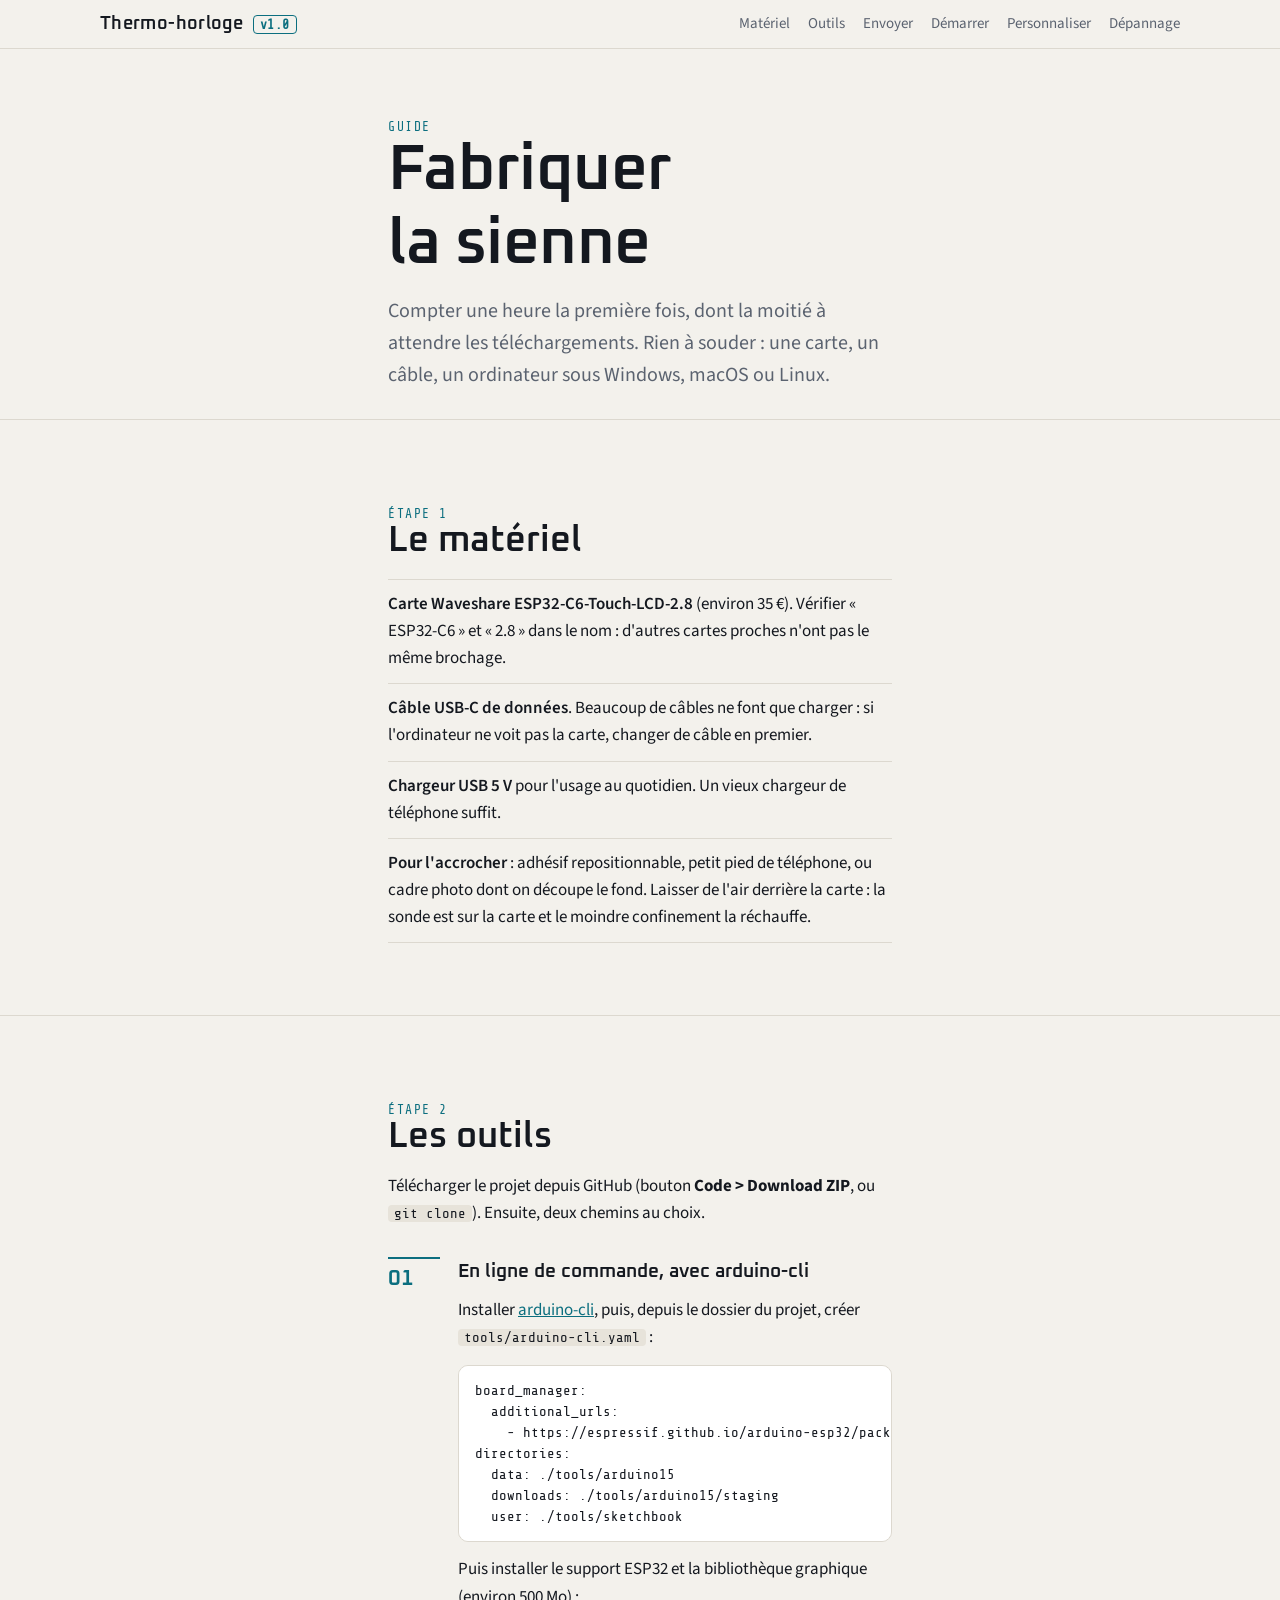
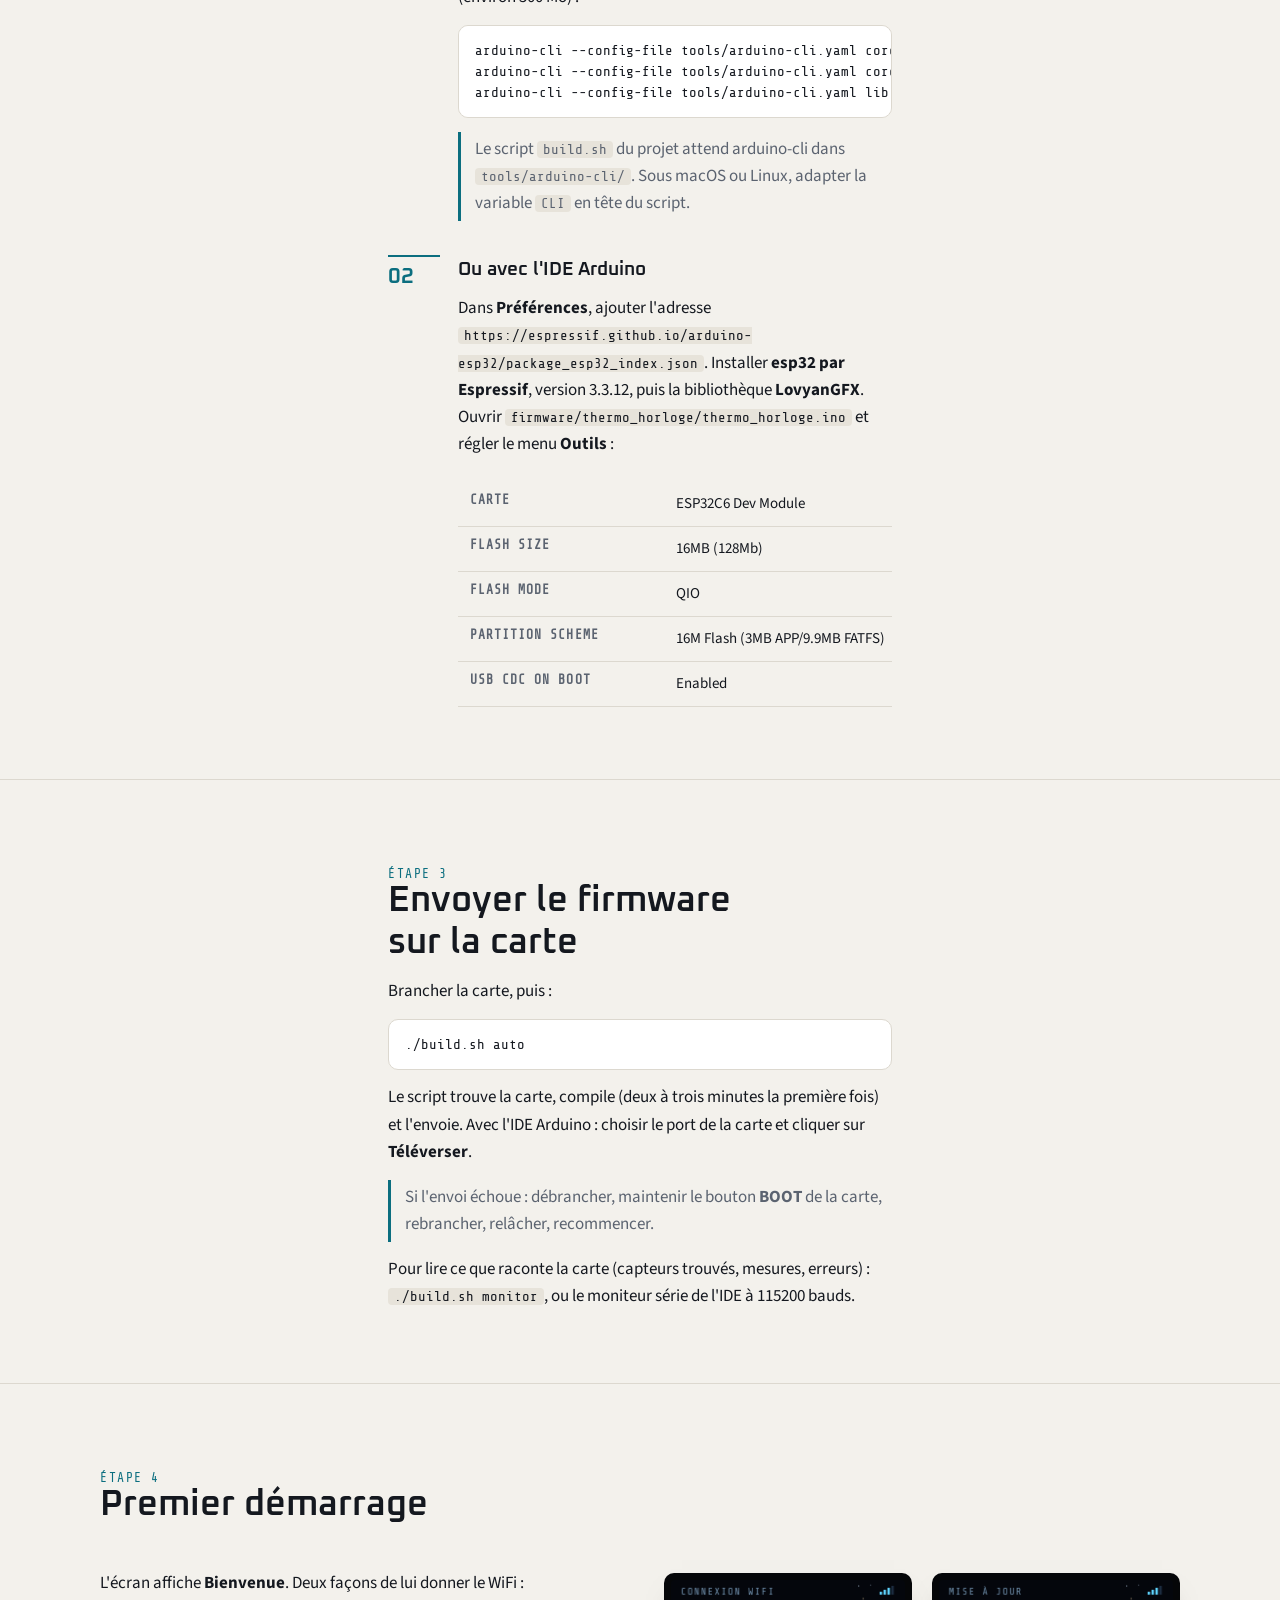
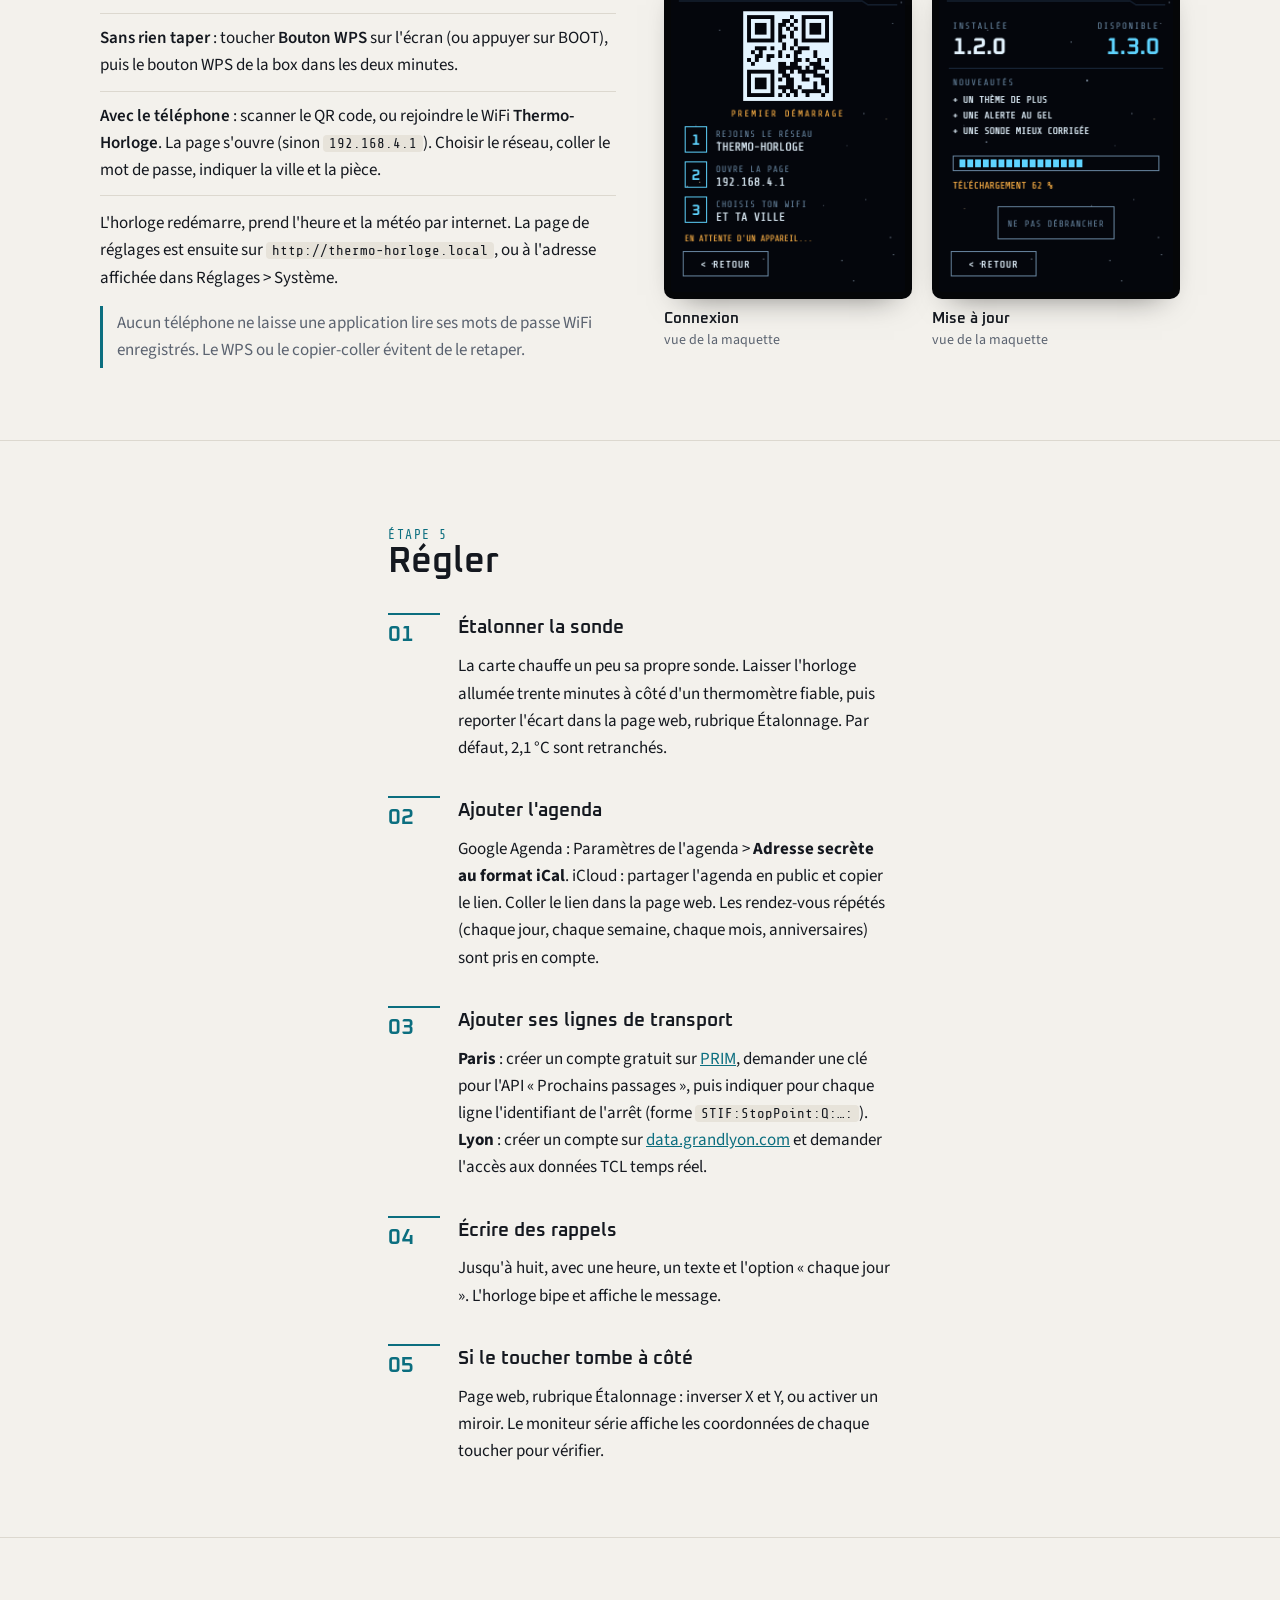
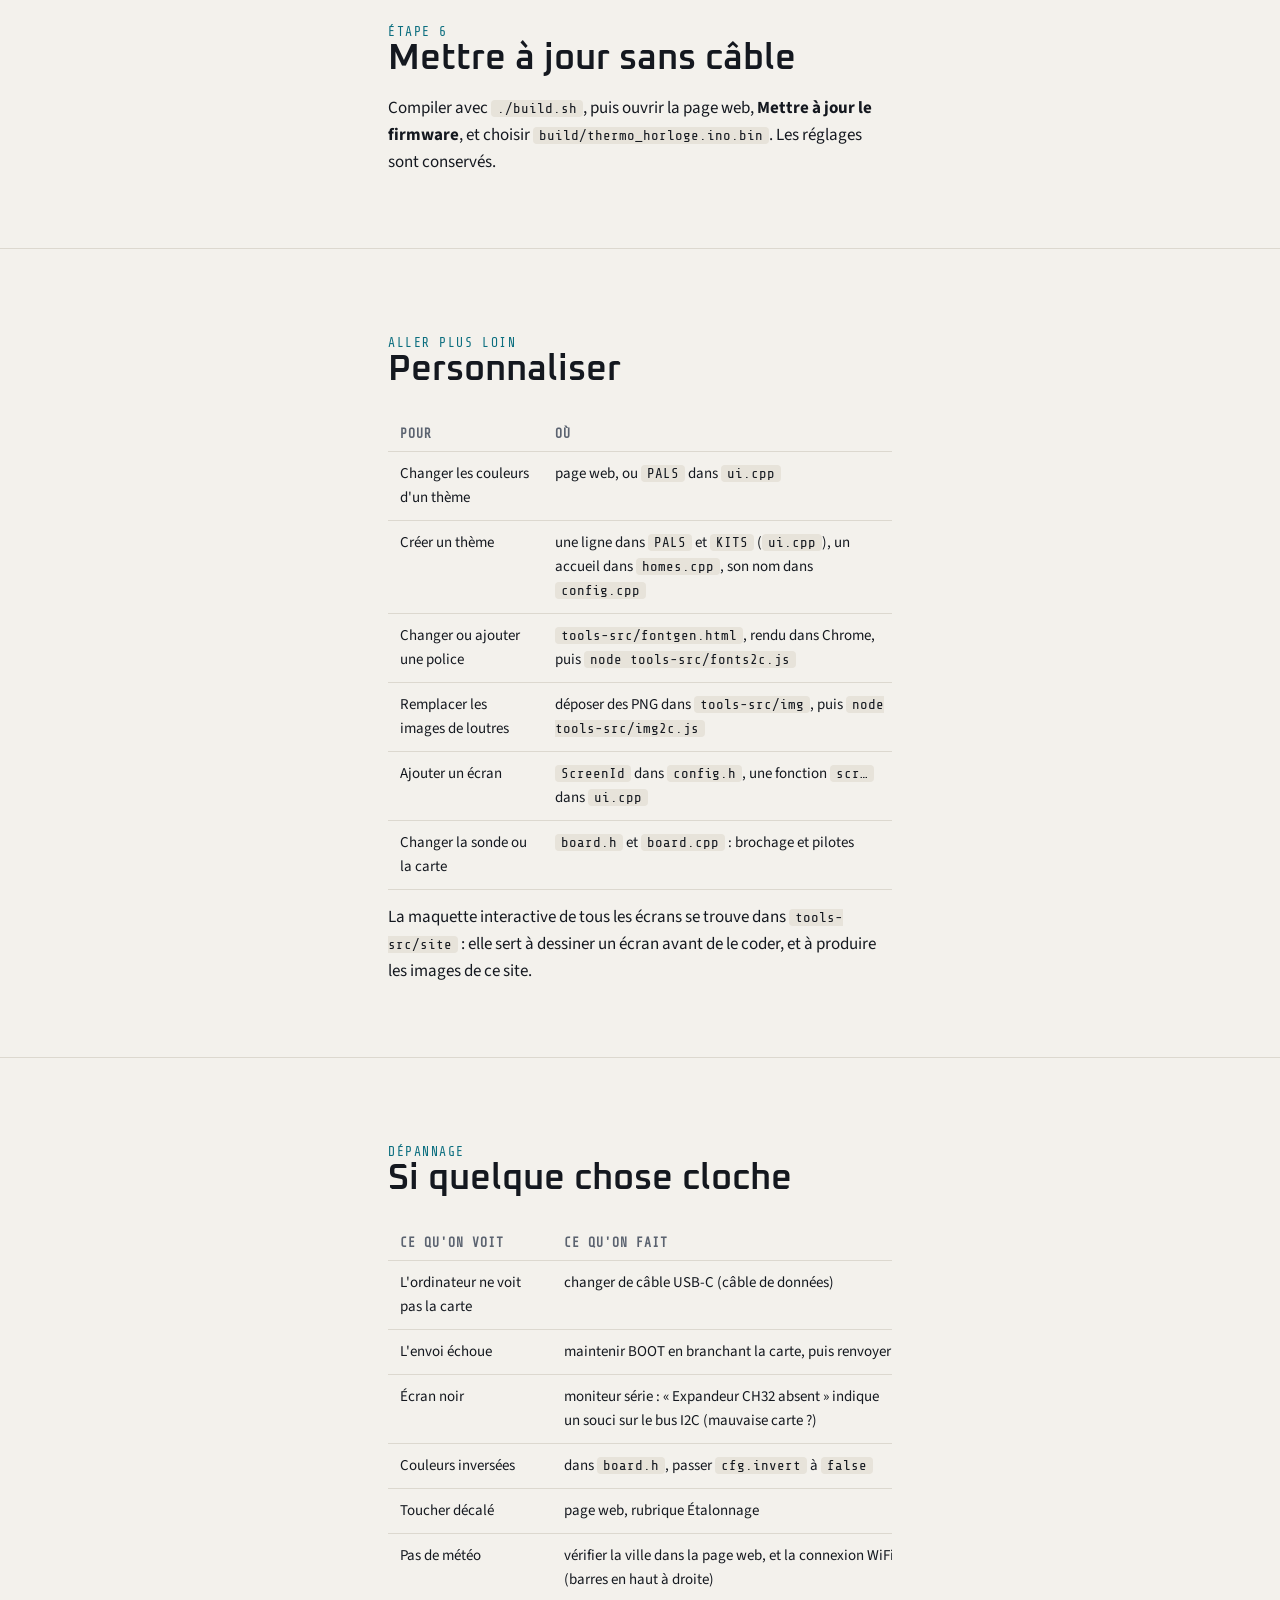
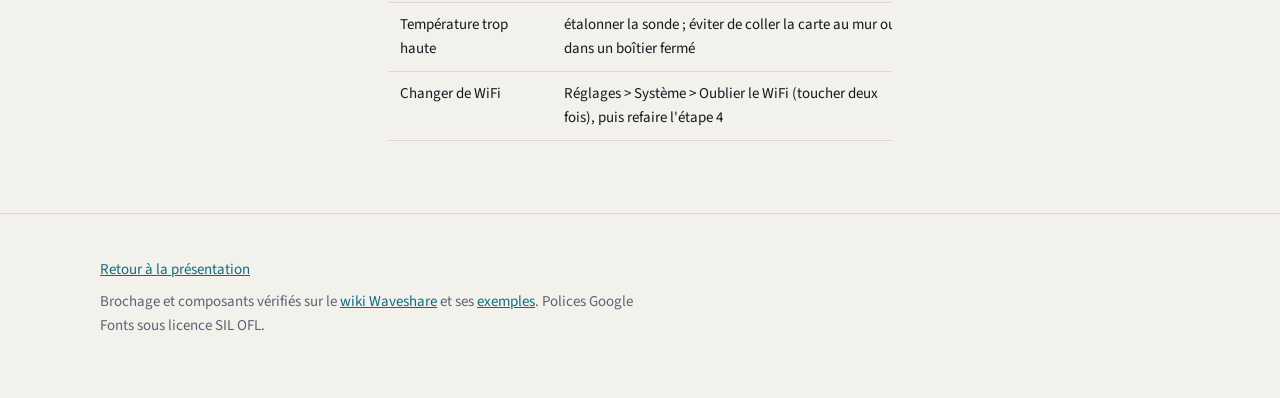
==== docs/fabriquer.html @ ddc4a6f0 "Site de présentation et guide de fabrication (GitHub Pages) docs/index.html présente l'objet : écran" ====
<!doctype html>
<html lang="fr">
<head>
<meta charset="utf-8">
<meta name="viewport" content="width=device-width, initial-scale=1">
<title>Fabriquer la thermo-horloge</title>
<meta name="description" content="Guide pas à pas pour refaire la thermo-horloge : matériel, outils, envoi du firmware, premier démarrage, réglages, personnalisation et dépannage.">
<link rel="preconnect" href="https://fonts.googleapis.com">
<link rel="stylesheet" href="https://fonts.googleapis.com/css2?family=Oxanium:wght@600&family=Source+Sans+3:wght@400;600&family=Share+Tech+Mono&display=swap">
<link rel="stylesheet" href="style.css">
</head>
<body>
<header class="top"><div class="wrap">
  <a class="brand" href="./">Thermo-horloge <b>v1.0</b></a>
  <nav aria-label="Étapes">
    <a href="#materiel">Matériel</a><a href="#outils">Outils</a><a href="#envoyer">Envoyer</a><a href="#demarrer">Démarrer</a><a href="#perso">Personnaliser</a><a href="#depannage">Dépannage</a>
  </nav>
</div></header>

<main>
<section class="hero"><div class="wrap read">
  <p class="eyebrow">Guide</p>
  <h1>Fabriquer la sienne</h1>
  <p class="lede">Compter une heure la première fois, dont la moitié à attendre les téléchargements. Rien à souder : une carte, un câble, un ordinateur sous Windows, macOS ou Linux.</p>
</div></section>

<section id="materiel"><div class="wrap read">
  <p class="eyebrow">Étape 1</p>
  <h2>Le matériel</h2>
  <ul class="list">
    <li><b>Carte Waveshare ESP32-C6-Touch-LCD-2.8</b> (environ 35 €). Vérifier « ESP32-C6 » et « 2.8 » dans le nom : d'autres cartes proches n'ont pas le même brochage.</li>
    <li><b>Câble USB-C de données</b>. Beaucoup de câbles ne font que charger : si l'ordinateur ne voit pas la carte, changer de câble en premier.</li>
    <li><b>Chargeur USB 5 V</b> pour l'usage au quotidien. Un vieux chargeur de téléphone suffit.</li>
    <li><b>Pour l'accrocher</b> : adhésif repositionnable, petit pied de téléphone, ou cadre photo dont on découpe le fond. Laisser de l'air derrière la carte : la sonde est sur la carte et le moindre confinement la réchauffe.</li>
  </ul>
</div></section>

<section id="outils"><div class="wrap read">
  <p class="eyebrow">Étape 2</p>
  <h2>Les outils</h2>
  <p>Télécharger le projet depuis GitHub (bouton <b>Code &gt; Download ZIP</b>, ou <code>git clone</code>). Ensuite, deux chemins au choix.</p>
  <ol class="steps">
    <li><div>
      <h3>En ligne de commande, avec arduino-cli</h3>
      <p>Installer <a href="https://arduino.github.io/arduino-cli/latest/installation/">arduino-cli</a>, puis, depuis le dossier du projet, créer <code>tools/arduino-cli.yaml</code> :</p>
<pre>board_manager:
  additional_urls:
    - https://espressif.github.io/arduino-esp32/package_esp32_index.json
directories:
  data: ./tools/arduino15
  downloads: ./tools/arduino15/staging
  user: ./tools/sketchbook</pre>
      <p>Puis installer le support ESP32 et la bibliothèque graphique (environ 500 Mo) :</p>
<pre>arduino-cli --config-file tools/arduino-cli.yaml core update-index
arduino-cli --config-file tools/arduino-cli.yaml core install esp32:esp32@3.3.12
arduino-cli --config-file tools/arduino-cli.yaml lib install LovyanGFX@1.3.0</pre>
      <p class="note">Le script <code>build.sh</code> du projet attend arduino-cli dans <code>tools/arduino-cli/</code>. Sous macOS ou Linux, adapter la variable <code>CLI</code> en tête du script.</p>
    </div></li>
    <li><div>
      <h3>Ou avec l'IDE Arduino</h3>
      <p>Dans <b>Préférences</b>, ajouter l'adresse <code>https://espressif.github.io/arduino-esp32/package_esp32_index.json</code>. Installer <b>esp32 par Espressif</b>, version 3.3.12, puis la bibliothèque <b>LovyanGFX</b>. Ouvrir <code>firmware/thermo_horloge/thermo_horloge.ino</code> et régler le menu <b>Outils</b> :</p>
      <div class="tablewrap"><table>
        <tbody>
          <tr><th>Carte</th><td>ESP32C6 Dev Module</td></tr>
          <tr><th>Flash Size</th><td>16MB (128Mb)</td></tr>
          <tr><th>Flash Mode</th><td>QIO</td></tr>
          <tr><th>Partition Scheme</th><td>16M Flash (3MB APP/9.9MB FATFS)</td></tr>
          <tr><th>USB CDC On Boot</th><td>Enabled</td></tr>
        </tbody>
      </table></div>
    </div></li>
  </ol>
</div></section>

<section id="envoyer"><div class="wrap read">
  <p class="eyebrow">Étape 3</p>
  <h2>Envoyer le firmware sur la carte</h2>
  <p>Brancher la carte, puis :</p>
<pre>./build.sh auto</pre>
  <p>Le script trouve la carte, compile (deux à trois minutes la première fois) et l'envoie. Avec l'IDE Arduino : choisir le port de la carte et cliquer sur <b>Téléverser</b>.</p>
  <p class="note">Si l'envoi échoue : débrancher, maintenir le bouton <b>BOOT</b> de la carte, rebrancher, relâcher, recommencer.</p>
  <p>Pour lire ce que raconte la carte (capteurs trouvés, mesures, erreurs) : <code>./build.sh monitor</code>, ou le moniteur série de l'IDE à 115200 bauds.</p>
</div></section>

<section id="demarrer"><div class="wrap">
  <div class="read">
    <p class="eyebrow">Étape 4</p>
    <h2>Premier démarrage</h2>
  </div>
  <div class="split">
    <div class="read">
      <p>L'écran affiche <b>Bienvenue</b>. Deux façons de lui donner le WiFi :</p>
      <ul class="list">
        <li><b>Sans rien taper</b> : toucher <b>Bouton WPS</b> sur l'écran (ou appuyer sur BOOT), puis le bouton WPS de la box dans les deux minutes.</li>
        <li><b>Avec le téléphone</b> : scanner le QR code, ou rejoindre le WiFi <b>Thermo-Horloge</b>. La page s'ouvre (sinon <code>192.168.4.1</code>). Choisir le réseau, coller le mot de passe, indiquer la ville et la pièce.</li>
      </ul>
      <p>L'horloge redémarre, prend l'heure et la météo par internet. La page de réglages est ensuite sur <code>http://thermo-horloge.local</code>, ou à l'adresse affichée dans Réglages &gt; Système.</p>
      <p class="note">Aucun téléphone ne laisse une application lire ses mots de passe WiFi enregistrés. Le WPS ou le copier-coller évitent de le retaper.</p>
    </div>
    <div class="board" style="margin-top:0">
      <figure><div class="screen"><img src="img/ecran-wifi.png" alt="Écran de connexion WiFi" loading="lazy"></div><figcaption><b>Connexion</b><span>vue de la maquette</span></figcaption></figure>
      <figure><div class="screen"><img src="img/ecran-miseajour.png" alt="Écran de mise à jour" loading="lazy"></div><figcaption><b>Mise à jour</b><span>vue de la maquette</span></figcaption></figure>
    </div>
  </div>
</div></section>

<section id="regler"><div class="wrap read">
  <p class="eyebrow">Étape 5</p>
  <h2>Régler</h2>
  <ol class="steps">
    <li><div><h3>Étalonner la sonde</h3><p>La carte chauffe un peu sa propre sonde. Laisser l'horloge allumée trente minutes à côté d'un thermomètre fiable, puis reporter l'écart dans la page web, rubrique Étalonnage. Par défaut, 2,1 °C sont retranchés.</p></div></li>
    <li><div><h3>Ajouter l'agenda</h3><p>Google Agenda : Paramètres de l'agenda &gt; <b>Adresse secrète au format iCal</b>. iCloud : partager l'agenda en public et copier le lien. Coller le lien dans la page web. Les rendez-vous répétés (chaque jour, chaque semaine, chaque mois, anniversaires) sont pris en compte.</p></div></li>
    <li><div><h3>Ajouter ses lignes de transport</h3><p><b>Paris</b> : créer un compte gratuit sur <a href="https://prim.iledefrance-mobilites.fr/">PRIM</a>, demander une clé pour l'API « Prochains passages », puis indiquer pour chaque ligne l'identifiant de l'arrêt (forme <code>STIF:StopPoint:Q:…:</code>). <b>Lyon</b> : créer un compte sur <a href="https://data.grandlyon.com/">data.grandlyon.com</a> et demander l'accès aux données TCL temps réel.</p></div></li>
    <li><div><h3>Écrire des rappels</h3><p>Jusqu'à huit, avec une heure, un texte et l'option « chaque jour ». L'horloge bipe et affiche le message.</p></div></li>
    <li><div><h3>Si le toucher tombe à côté</h3><p>Page web, rubrique Étalonnage : inverser X et Y, ou activer un miroir. Le moniteur série affiche les coordonnées de chaque toucher pour vérifier.</p></div></li>
  </ol>
</div></section>

<section id="maj"><div class="wrap read">
  <p class="eyebrow">Étape 6</p>
  <h2>Mettre à jour sans câble</h2>
  <p>Compiler avec <code>./build.sh</code>, puis ouvrir la page web, <b>Mettre à jour le firmware</b>, et choisir <code>build/thermo_horloge.ino.bin</code>. Les réglages sont conservés.</p>
</div></section>

<section id="perso"><div class="wrap read">
  <p class="eyebrow">Aller plus loin</p>
  <h2>Personnaliser</h2>
  <div class="tablewrap"><table>
    <thead><tr><th>Pour</th><th>Où</th></tr></thead>
    <tbody>
      <tr><td>Changer les couleurs d'un thème</td><td>page web, ou <code>PALS</code> dans <code>ui.cpp</code></td></tr>
      <tr><td>Créer un thème</td><td>une ligne dans <code>PALS</code> et <code>KITS</code> (<code>ui.cpp</code>), un accueil dans <code>homes.cpp</code>, son nom dans <code>config.cpp</code></td></tr>
      <tr><td>Changer ou ajouter une police</td><td><code>tools-src/fontgen.html</code>, rendu dans Chrome, puis <code>node tools-src/fonts2c.js</code></td></tr>
      <tr><td>Remplacer les images de loutres</td><td>déposer des PNG dans <code>tools-src/img</code>, puis <code>node tools-src/img2c.js</code></td></tr>
      <tr><td>Ajouter un écran</td><td><code>ScreenId</code> dans <code>config.h</code>, une fonction <code>scr…</code> dans <code>ui.cpp</code></td></tr>
      <tr><td>Changer la sonde ou la carte</td><td><code>board.h</code> et <code>board.cpp</code> : brochage et pilotes</td></tr>
    </tbody>
  </table></div>
  <p>La maquette interactive de tous les écrans se trouve dans <code>tools-src/site</code> : elle sert à dessiner un écran avant de le coder, et à produire les images de ce site.</p>
</div></section>

<section id="depannage"><div class="wrap read">
  <p class="eyebrow">Dépannage</p>
  <h2>Si quelque chose cloche</h2>
  <div class="tablewrap"><table>
    <thead><tr><th>Ce qu'on voit</th><th>Ce qu'on fait</th></tr></thead>
    <tbody>
      <tr><td>L'ordinateur ne voit pas la carte</td><td>changer de câble USB-C (câble de données)</td></tr>
      <tr><td>L'envoi échoue</td><td>maintenir BOOT en branchant la carte, puis renvoyer</td></tr>
      <tr><td>Écran noir</td><td>moniteur série : « Expandeur CH32 absent » indique un souci sur le bus I2C (mauvaise carte ?)</td></tr>
      <tr><td>Couleurs inversées</td><td>dans <code>board.h</code>, passer <code>cfg.invert</code> à <code>false</code></td></tr>
      <tr><td>Toucher décalé</td><td>page web, rubrique Étalonnage</td></tr>
      <tr><td>Pas de météo</td><td>vérifier la ville dans la page web, et la connexion WiFi (barres en haut à droite)</td></tr>
      <tr><td>Température trop haute</td><td>étalonner la sonde ; éviter de coller la carte au mur ou dans un boîtier fermé</td></tr>
      <tr><td>Changer de WiFi</td><td>Réglages &gt; Système &gt; Oublier le WiFi (toucher deux fois), puis refaire l'étape 4</td></tr>
    </tbody>
  </table></div>
</div></section>
</main>

<footer><div class="wrap">
  <p><a href="./">Retour à la présentation</a></p>
  <p>Brochage et composants vérifiés sur le <a href="https://docs.waveshare.com/ESP32-C6-Touch-LCD-2.8">wiki Waveshare</a> et ses <a href="https://github.com/waveshareteam/ESP32-C6-Touch-LCD-2.8">exemples</a>. Polices Google Fonts sous licence SIL OFL.</p>
</div></footer>
</body>
</html>
---- docs/style.css ----
/* Thermo-horloge : site du projet.
   Mise en page : colonne de lecture étroite pour le texte, planches d'écrans larges en grille, un seul grand visuel par section. */
:root {
  --bg: #f3f1ec; --panel: #ffffff; --ink: #14181f; --muted: #5b6370; --rule: #dcd8cf; --accent: #0b6e7f; --accent-ink: #ffffff; --chip: #e7e3da;
  --display: "Oxanium", "Segoe UI", system-ui, sans-serif;
  --body: "Source Sans 3", "Segoe UI", system-ui, sans-serif;
  --mono: "Share Tech Mono", ui-monospace, "Cascadia Mono", monospace;
  color-scheme: light;
}
@media (prefers-color-scheme: dark) {
  :root { --bg: #0d1016; --panel: #151a22; --ink: #e9edf2; --muted: #9aa5b3; --rule: #262d38; --accent: #5ccbdb; --accent-ink: #061a1e; --chip: #1e2530; color-scheme: dark; }
}
* { box-sizing: border-box; }
html { scroll-behavior: smooth; }
@media (prefers-reduced-motion: reduce) { html { scroll-behavior: auto; } }
body { margin: 0; background: var(--bg); color: var(--ink); font: 17px/1.6 var(--body); }
img { max-width: 100%; display: block; }
a { color: var(--accent); }
a:focus-visible, button:focus-visible { outline: 2px solid var(--accent); outline-offset: 3px; }

.wrap { max-width: 1120px; margin: 0 auto; padding-left: max(20px, env(safe-area-inset-left, 0px)); padding-right: max(20px, env(safe-area-inset-right, 0px)); }
.read { max-width: 68ch; }

/* Barre du haut */
.top { position: sticky; top: 0; z-index: 10; background: color-mix(in srgb, var(--bg) 88%, transparent); backdrop-filter: blur(8px); border-bottom: 1px solid var(--rule); }
.top .wrap { display: flex; align-items: center; gap: 20px; padding-block: 12px; flex-wrap: wrap; }
.brand { font: 600 18px var(--display); color: var(--ink); text-decoration: none; letter-spacing: .02em; display: flex; gap: 10px; align-items: center; }
.brand b { font: 600 13px var(--mono); color: var(--accent); border: 1px solid var(--accent); border-radius: 4px; padding: 1px 6px; }
.top nav { display: flex; gap: 18px; flex-wrap: wrap; margin-left: auto; }
.top nav a { color: var(--muted); text-decoration: none; font-size: 15px; }
.top nav a:hover, .top nav a[aria-current] { color: var(--ink); }

/* Titres */
h1, h2, h3 { font-family: var(--display); line-height: 1.15; text-wrap: balance; margin: 0; }
h1 { font-size: clamp(38px, 6vw, 64px); font-weight: 600; letter-spacing: -.01em; }
h2 { font-size: clamp(26px, 3.4vw, 36px); font-weight: 600; }
h3 { font-size: 19px; font-weight: 600; }
.eyebrow { font: 13px var(--mono); letter-spacing: .12em; text-transform: uppercase; color: var(--accent); margin: 0 0 10px; }
.lede { font-size: 20px; color: var(--muted); margin: 18px 0 0; }
section { padding-block: 72px; border-top: 1px solid var(--rule); }
section > .wrap > p, .read p { margin: 14px 0 0; }

/* Ouverture */
.hero { padding-block: 56px 28px; border-top: 0; }
.hero-img { margin-top: 36px; border-radius: 14px; overflow: hidden; background: #0b0e14; }
.caption { font: 13px var(--mono); color: var(--muted); margin-top: 10px; }
.facts { display: flex; flex-wrap: wrap; gap: 8px; margin-top: 22px; }
.facts span { font: 13px var(--mono); background: var(--chip); border-radius: 99px; padding: 5px 12px; color: var(--ink); }
.cta { display: flex; gap: 12px; flex-wrap: wrap; margin-top: 26px; }
.btn { display: inline-block; font: 600 16px var(--body); text-decoration: none; padding: 12px 18px; border-radius: 10px; background: var(--accent); color: var(--accent-ink); }
.btn.alt { background: transparent; color: var(--accent); border: 1px solid var(--accent); }

/* Planches d'écrans */
.board { display: grid; grid-template-columns: repeat(auto-fill, minmax(164px, 1fr)); gap: 26px 20px; margin-top: 34px; }
.board.big { grid-template-columns: repeat(auto-fill, minmax(220px, 1fr)); }
figure { margin: 0; min-width: 0; }
.screen { border-radius: 10px; overflow: hidden; background: #050608; padding: 7px; box-shadow: 0 14px 30px -18px rgba(0, 0, 0, .55); }
.screen img { border-radius: 4px; aspect-ratio: 3 / 4; width: 100%; }
figcaption { margin-top: 10px; font-size: 15px; }
figcaption b { display: block; font: 600 15px var(--display); }
figcaption span { color: var(--muted); font-size: 14px; }

/* Deux colonnes texte et image */
.split { display: grid; grid-template-columns: minmax(0, 1fr) minmax(0, 1fr); gap: 48px; align-items: center; margin-top: 30px; }
.split.rev > :first-child { order: 2; }
@media (max-width: 820px) { .split { grid-template-columns: minmax(0, 1fr); gap: 26px; } .split.rev > :first-child { order: 0; } }
.split img.photo { border-radius: 12px; }
.list { margin: 16px 0 0; padding: 0; list-style: none; border-top: 1px solid var(--rule); }
.list li { padding: 11px 0; border-bottom: 1px solid var(--rule); }
.list li b { font-weight: 600; }

/* Tableau */
.tablewrap { overflow-x: auto; margin-top: 24px; }
table { border-collapse: collapse; width: 100%; font-size: 15px; min-width: 520px; }
th, td { text-align: left; padding: 10px 12px; border-bottom: 1px solid var(--rule); vertical-align: top; }
th { font: 600 13px var(--mono); text-transform: uppercase; letter-spacing: .08em; color: var(--muted); }
td code, p code, li code { font: 14px var(--mono); background: var(--chip); padding: 1px 6px; border-radius: 4px; overflow-wrap: anywhere; }

/* Guide : étapes */
.steps { counter-reset: s; list-style: none; margin: 30px 0 0; padding: 0; display: flex; flex-direction: column; gap: 34px; }
.steps > li { counter-increment: s; display: grid; grid-template-columns: 52px minmax(0, 1fr); gap: 18px; }
.steps > li::before { content: counter(s, decimal-leading-zero); font: 600 22px var(--display); color: var(--accent); border-top: 2px solid var(--accent); padding-top: 6px; }
.steps h3 { margin-top: 4px; }
pre { background: var(--panel); border: 1px solid var(--rule); border-radius: 10px; padding: 14px 16px; overflow-x: auto; font: 14px/1.5 var(--mono); margin: 14px 0 0; }
.note { border-left: 3px solid var(--accent); padding: 4px 0 4px 14px; margin-top: 16px; color: var(--muted); }

footer { border-top: 1px solid var(--rule); padding-block: 36px 60px; color: var(--muted); font-size: 15px; }
footer p { margin: 8px 0 0; max-width: 80ch; }
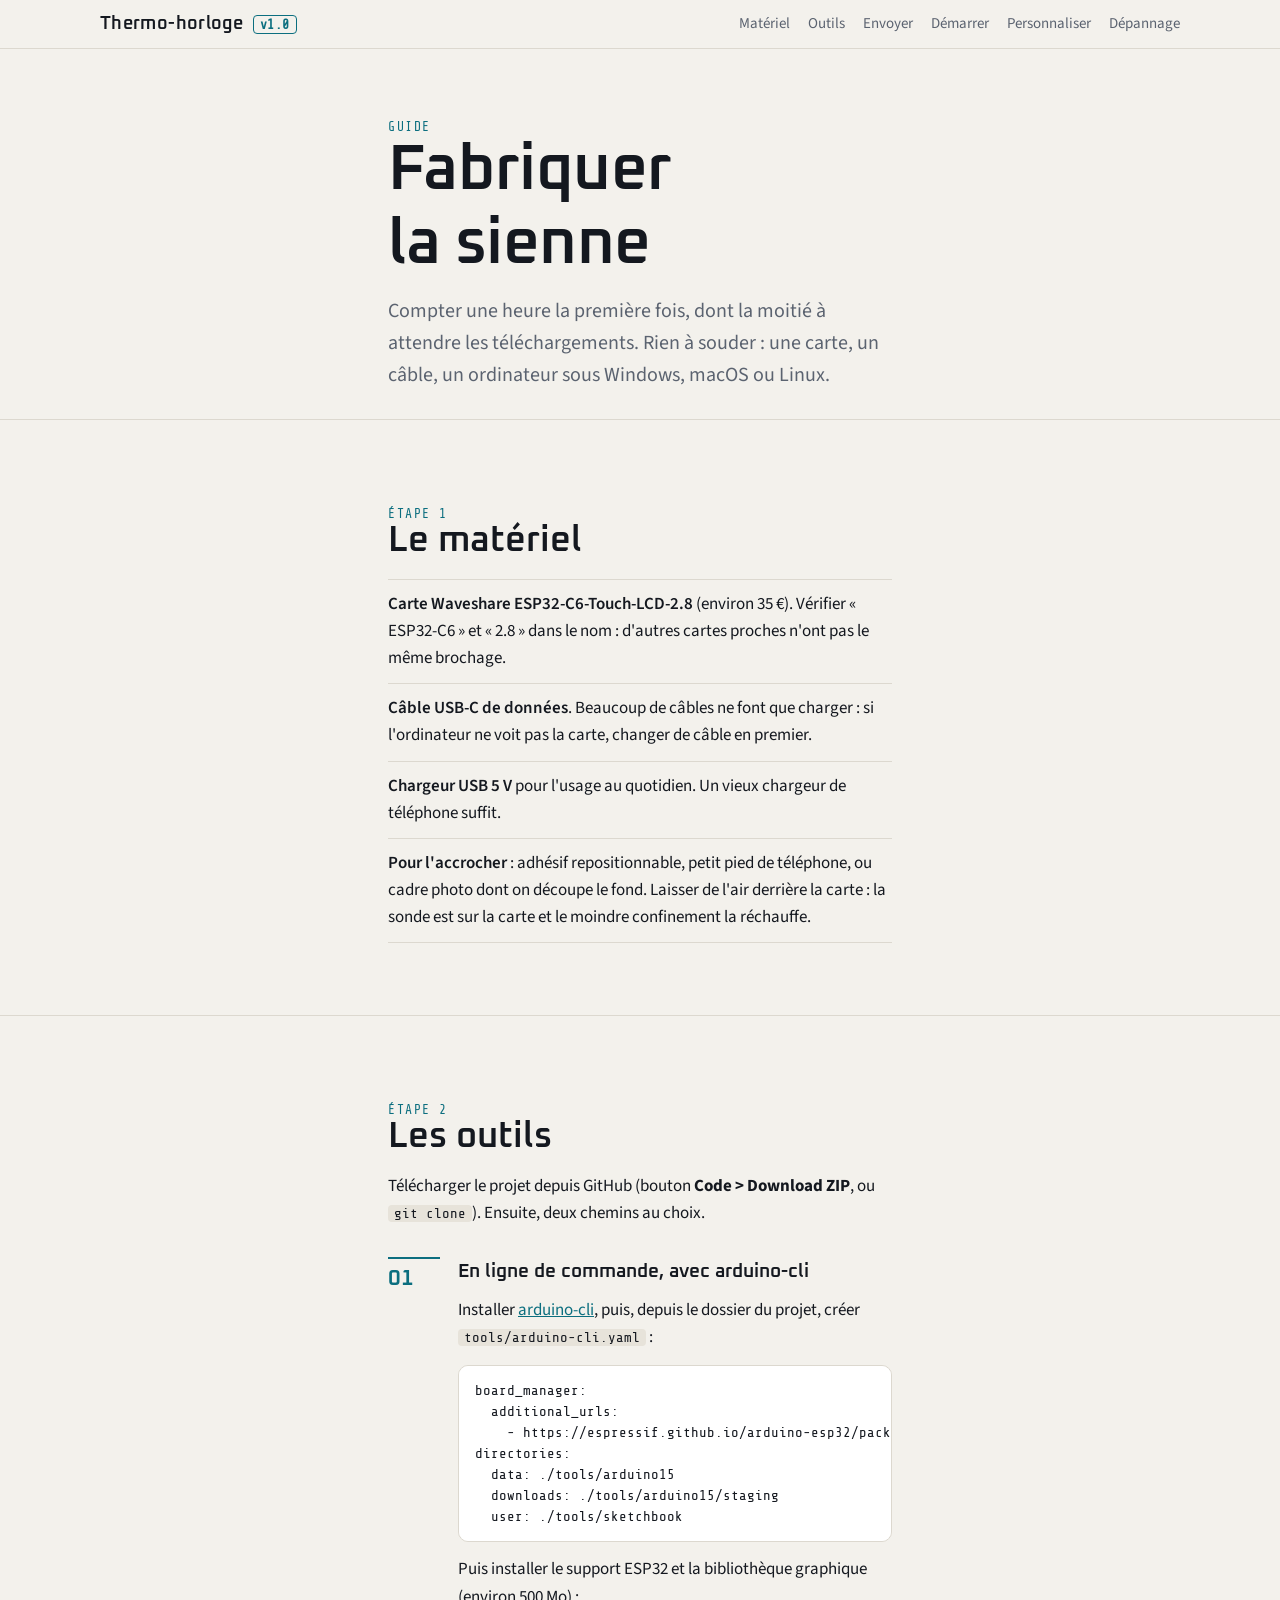
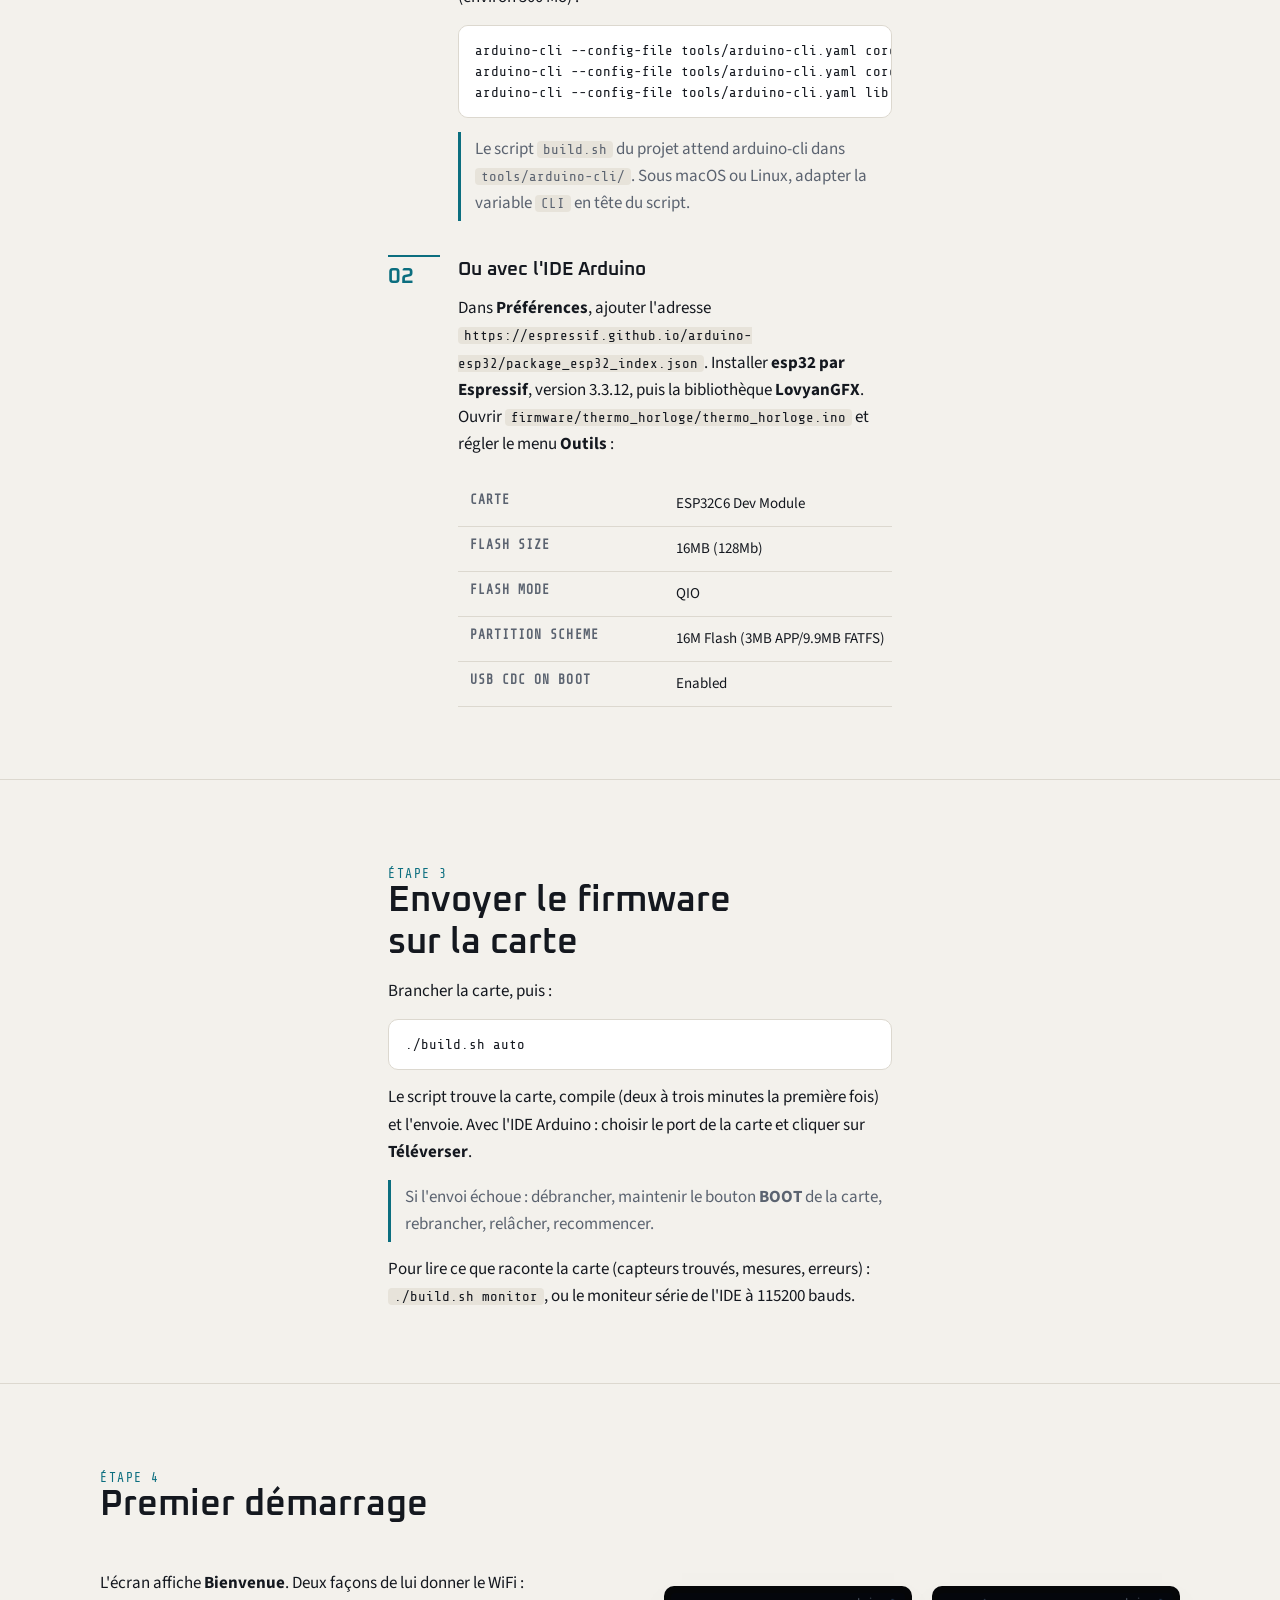
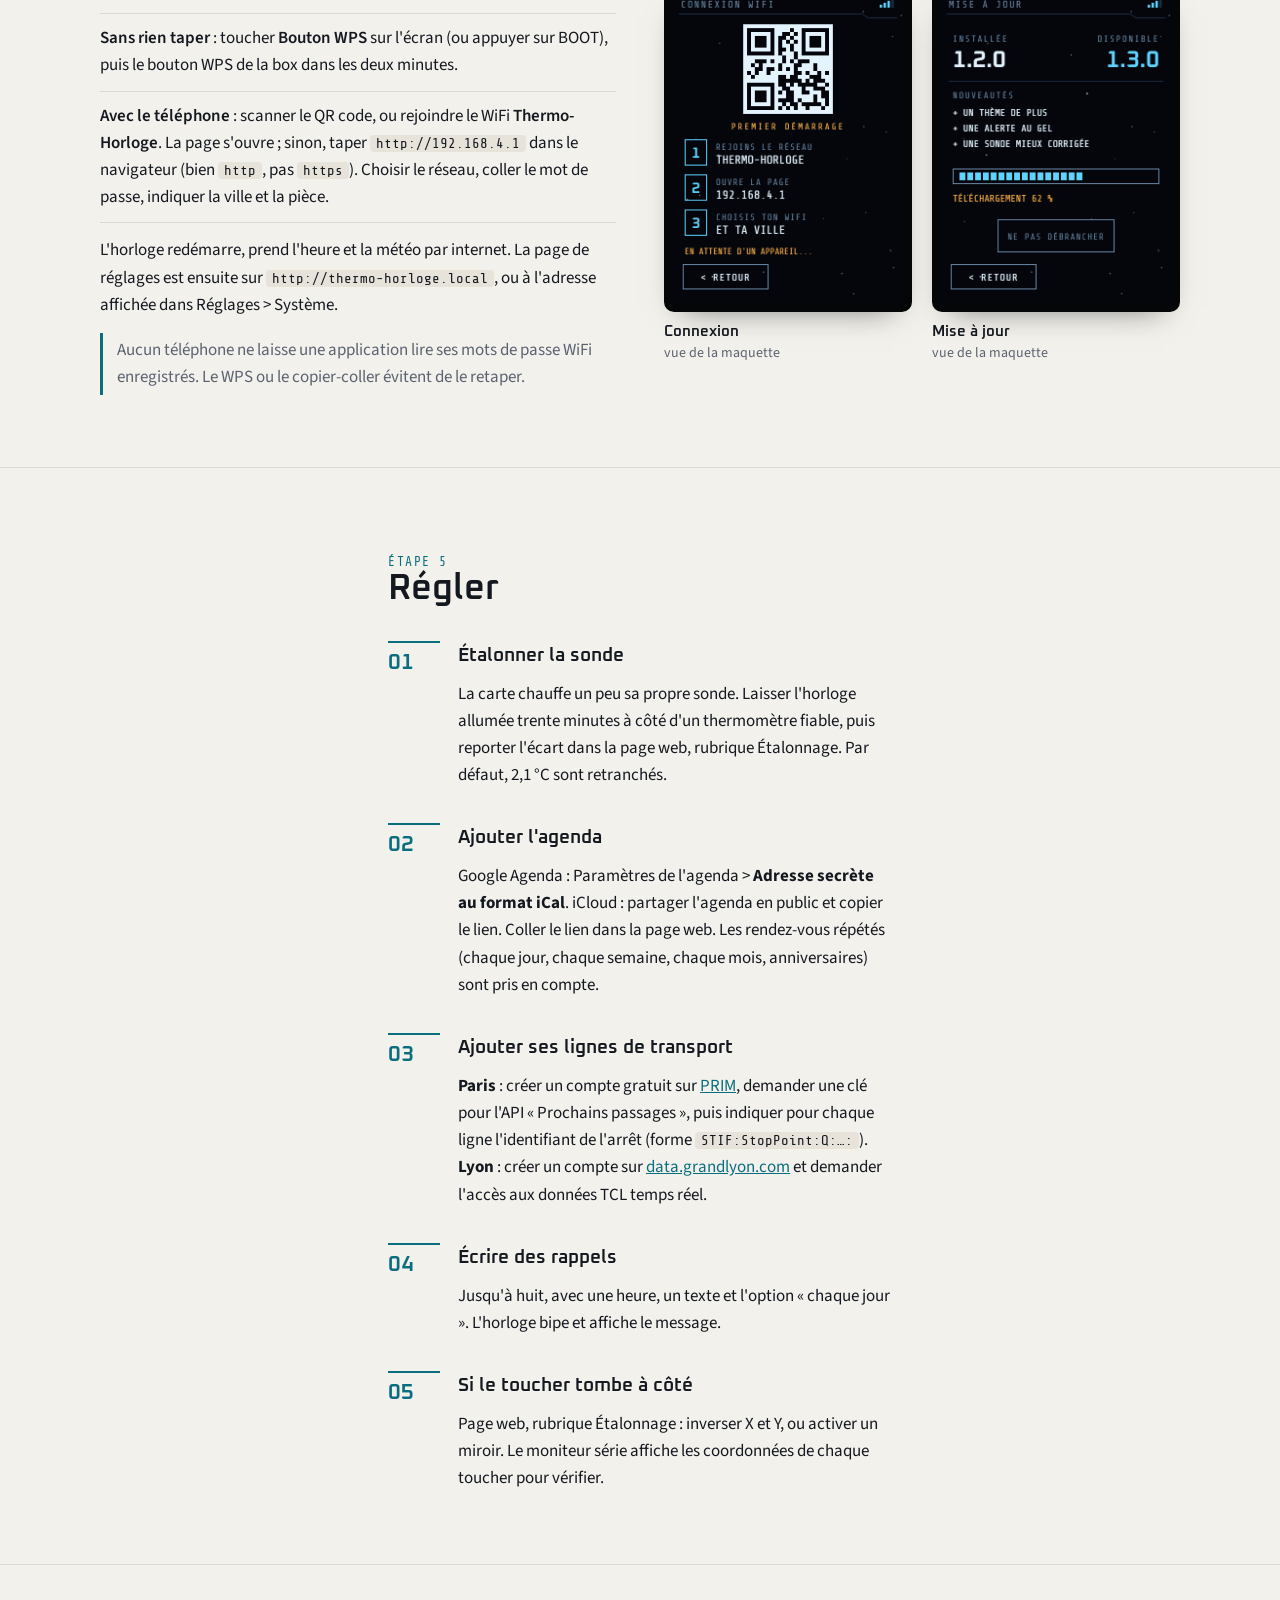
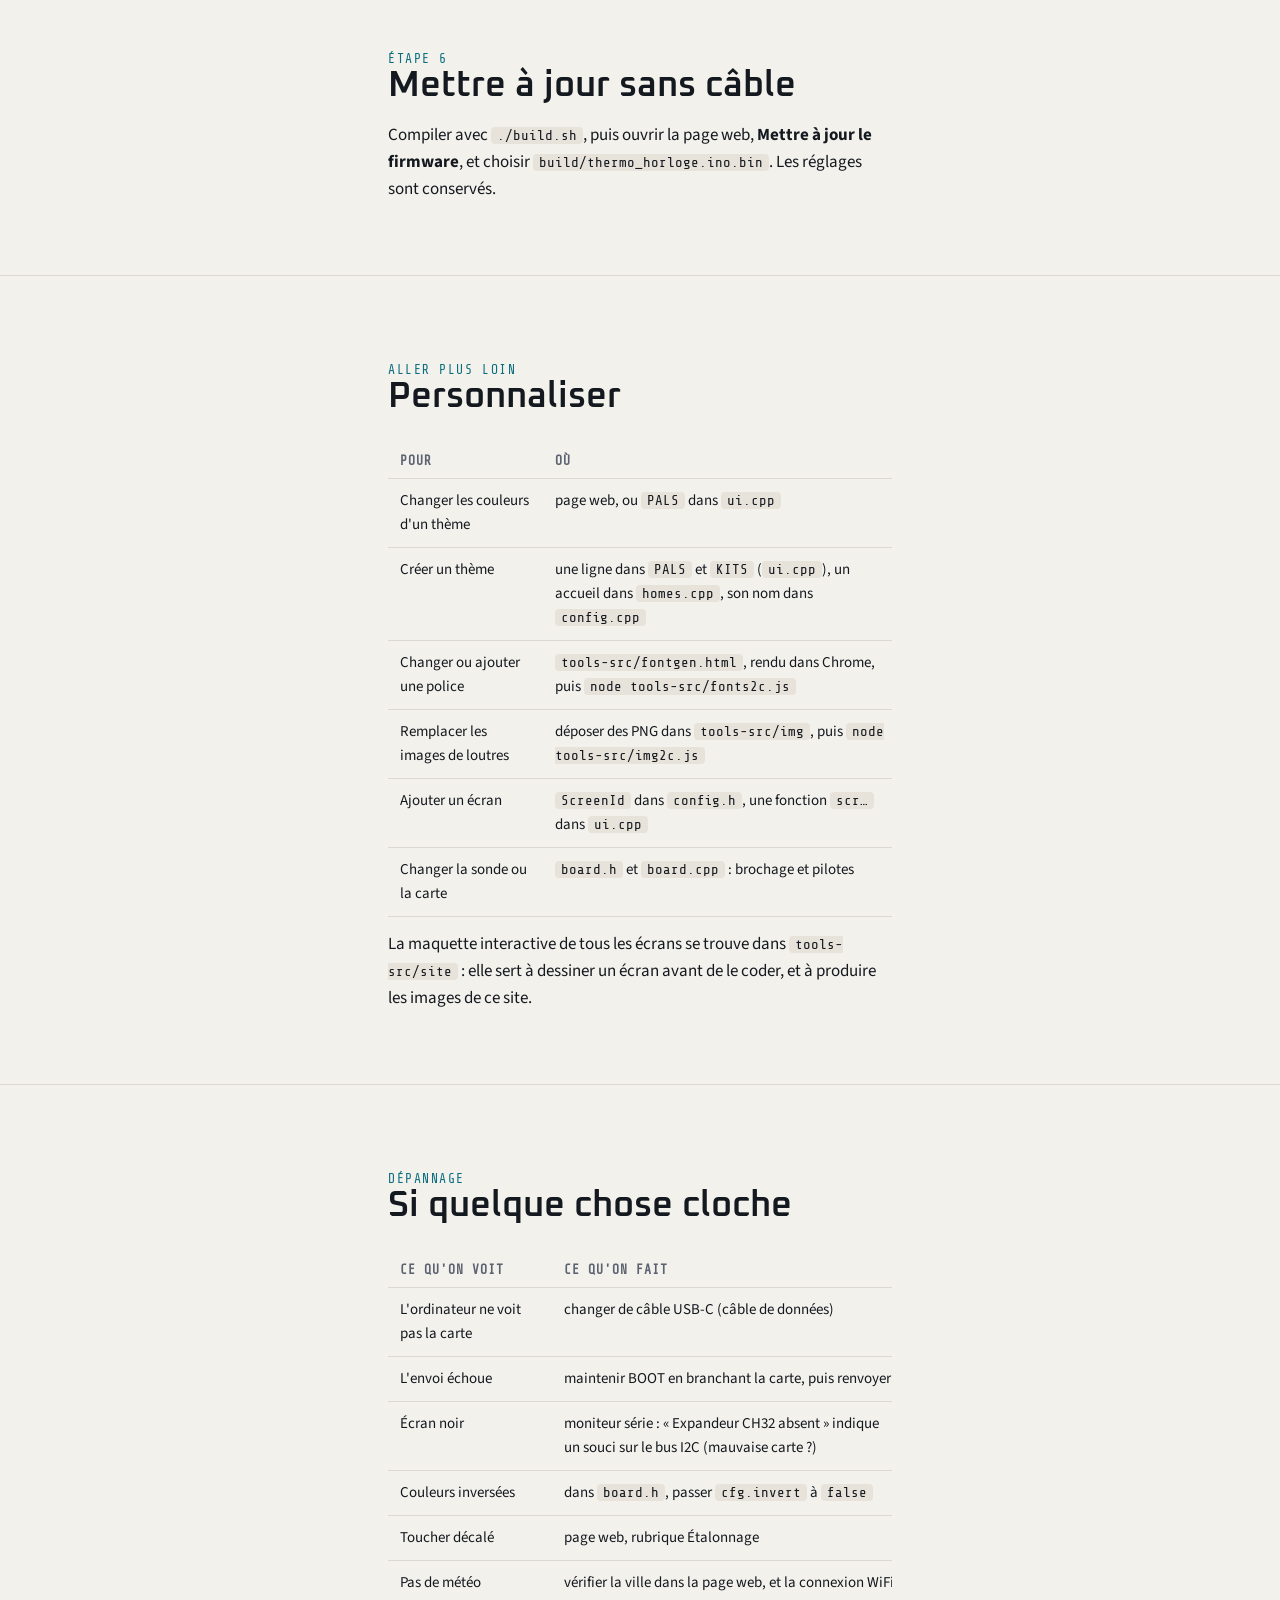
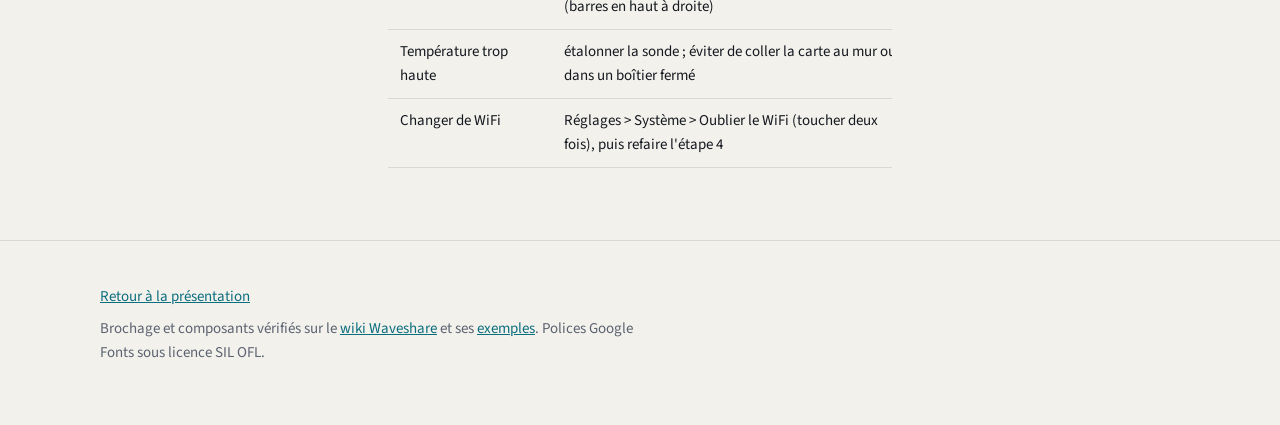
==== commit f849675b: "Portail : adresse affichée avec http:// Chrome sur téléphone essaie d'abord https, que l'horloge ne " ====
--- a/docs/fabriquer.html
+++ b/docs/fabriquer.html
@@ -92,7 +92,7 @@
       <p>L'écran affiche <b>Bienvenue</b>. Deux façons de lui donner le WiFi :</p>
       <ul class="list">
         <li><b>Sans rien taper</b> : toucher <b>Bouton WPS</b> sur l'écran (ou appuyer sur BOOT), puis le bouton WPS de la box dans les deux minutes.</li>
-        <li><b>Avec le téléphone</b> : scanner le QR code, ou rejoindre le WiFi <b>Thermo-Horloge</b>. La page s'ouvre (sinon <code>192.168.4.1</code>). Choisir le réseau, coller le mot de passe, indiquer la ville et la pièce.</li>
+        <li><b>Avec le téléphone</b> : scanner le QR code, ou rejoindre le WiFi <b>Thermo-Horloge</b>. La page s'ouvre ; sinon, taper <code>http://192.168.4.1</code> dans le navigateur (bien <code>http</code>, pas <code>https</code>). Choisir le réseau, coller le mot de passe, indiquer la ville et la pièce.</li>
       </ul>
       <p>L'horloge redémarre, prend l'heure et la météo par internet. La page de réglages est ensuite sur <code>http://thermo-horloge.local</code>, ou à l'adresse affichée dans Réglages &gt; Système.</p>
       <p class="note">Aucun téléphone ne laisse une application lire ses mots de passe WiFi enregistrés. Le WPS ou le copier-coller évitent de le retaper.</p>
